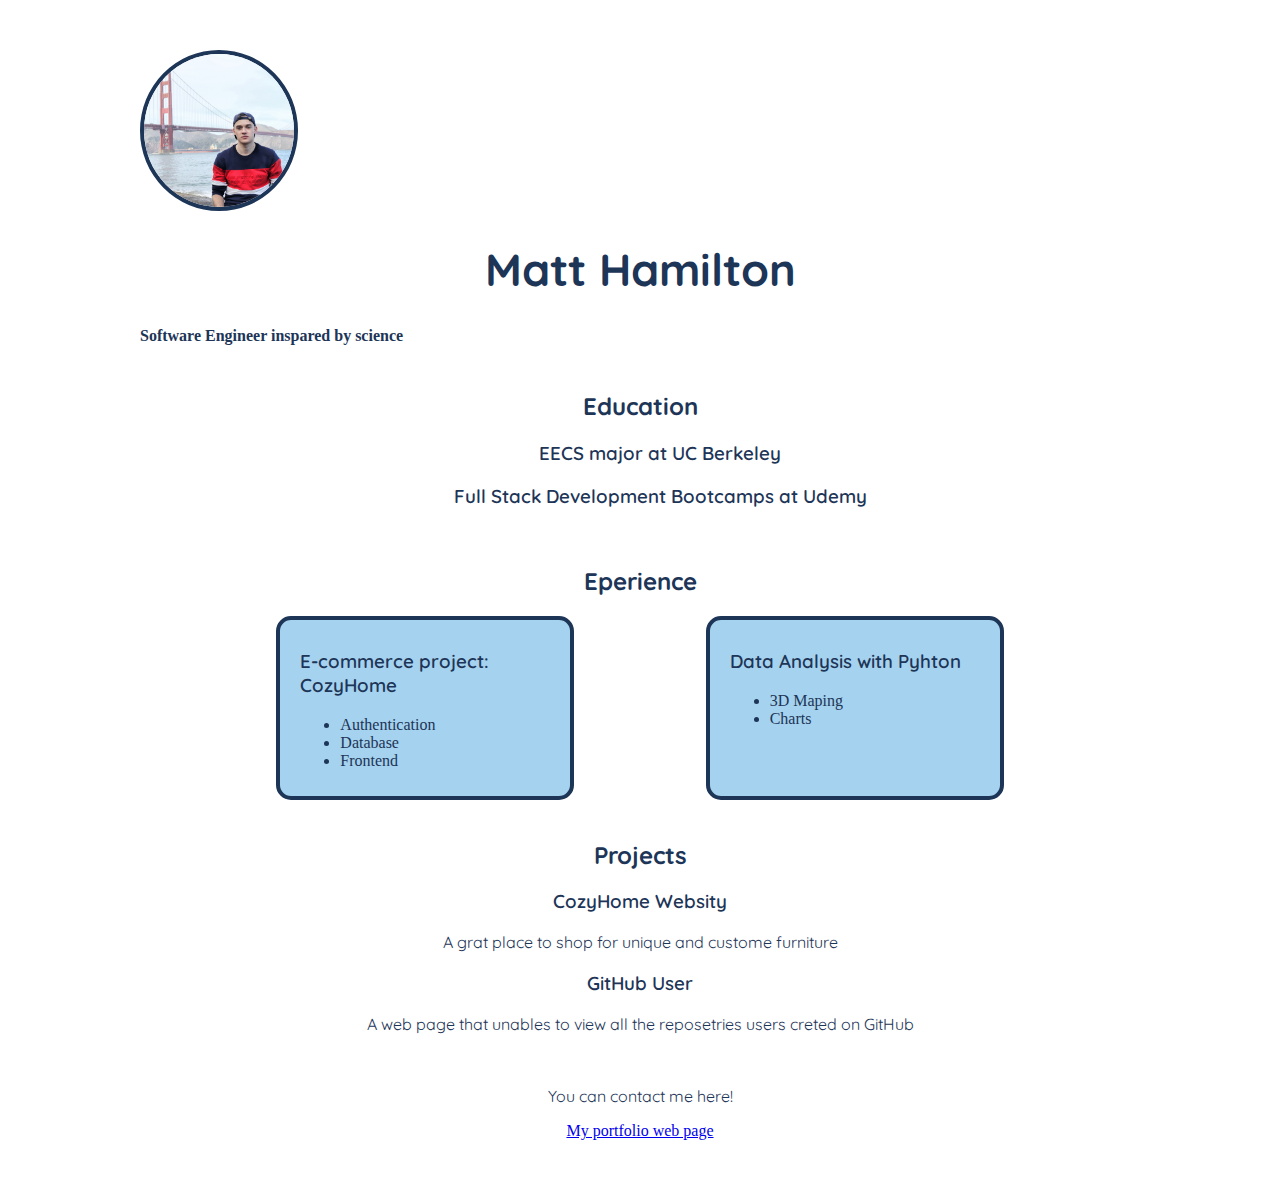
==== UCBerkeley/cs198/hw02/index.html @ 2609678e "project html completed and css partialy" ====
<html lang="en">
<head>
    <meta charset="UTF-8">
    <meta http-equiv="X-UA-Compatible" content="IE=edge">
    <meta name="viewport" content="width=device-width, initial-scale=1.0">
    <link rel="stylesheet" href="styles.css">
    <link rel="preconnect" href="https://fonts.googleapis.com">
<link rel="preconnect" href="https://fonts.gstatic.com" crossorigin>
<link href="https://fonts.googleapis.com/css2?family=Quicksand:wght@300;400;700&display=swap" rel="stylesheet">
    <!-- (Part 2: CSS, Question 0) Font import here. If you don't know what this is yet, don't worry, we cover this in the Part 2 of the homework.-->
    <title>Your Name Here</title>
</head>
<body>
    <div id=container>
        <!-- Question 0. Add an image here (a picture of you!) Make sure it's a square. -->
        <img src="./assets/face-pic.0cdf1cf3.jpg" />
        <h1>Matt Hamilton</h1>
        <h4>Software Engineer inspared by science</h4>
        <!-- Question 1. Add headings to each of these sections! Make this heading smaller than your name.-->
        <section id="education">
            <h2>Education</h2>
            <ul>
                <h3>EECS major at UC Berkeley</h3>
                <h3>Full Stack Development Bootcamps at Udemy</h3>
            </ul>
            <!-- Question 2. Fill this in with details about your degree, major(s), and coursework. Use at least 1 header tag (h3, b, or em). -->
        </section>
        <section id="experience">
            
            <h2>Eperience</h2>
            <!-- Question 3a. Create 2 to 3 divs with the same class (experience-list-item), and fill them in with your work experiences. -->
            <div class="experience-wrapper">
            <div class="experience-list-item">
                <h3>E-commerce project: CozyHome</h3>
                <ul>
                    <li>Authentication</li>
                    <li>Database</li>
                    <li>Frontend</li>
                    <!-- Question 3b. Fill this in with some bulletpoints on things you did. -->
                </ul>
            </div>
            <div class="experience-list-item">
                <h3>Data Analysis with Pyhton</h3>
                <ul>
                    <li>3D Maping</li>
                    <li>Charts</li>
    
                    <!-- Question 3b. Fill this in with some bulletpoints on things you did. -->
                </ul>
            </div>
        </div>
            <!-- Question 3c. Create a div that contains all the experience-list-item divs named "experience-wrapper"! You'll need this later. -->
        </section>
        <section id="projects">
            <h2>Projects</h2>
            <!-- Question 4a. Create a few project-list-items divs. Fill these in with your favorite projects! -->
            <div class="project-wrapper">
            <div class="project-list-item">
                <h3>CozyHome Websity</h3>
                <p>A grat place to shop for unique and custome furniture</p>
            </div>
            <div class="project-list-item">
                <h3>GitHub User</h3>
                <p>A web page that unables to view all the reposetries users creted on GitHub</p>
            </div>
        </div>
            <!-- Question 4b. Create a div that contains all the projects-list-item divs named "project-wrapper". You'll need this later! -->
        </section>
        <section id="contact">
            <!-- Question 5. Add a link to your favorite social media account to the text "here". -->
            <p>You can contact me here!</p>
            <a href="portfolio-mh.com">My portfolio web page</a>
        </section>
    </div>
</body>
</html>
---- UCBerkeley/cs198/hw02/styles.css ----
/* General Set-up (Fonts, margins, background colors) */

/* Question 0. Import a font and make all text in the body using that font. Check the homework instructions for more information!*/

body {
    margin: 50px auto;
    max-width: 1000px;
    color: #1d3557;
    /* YOUR CODE HERE */
}

img {
    border-radius: 100%;
    width: 150px;
    border: 4px solid #1d3557;
    transition: ease-in-out 0.3s;
}

h1 {
    font-size: 45px;
    transition: ease-in-out 0.5s;
    text-align: center;
    font-family: 'Quicksand';
    font-weight: 900;
}

h2{
    font-family: 'Quicksand'; 
    font-weight: 700;
}
h3{
    font-family: 'Quicksand'; 
    font-weight: 600;
}
p{
    font-family: 'Quicksand'; 
    font-weight: 400;
}

/* Question 1. Add a hover effect for your h1 tag and img tag! You can change the background-color, color, opacity, or anything you want.*/
h1:hover {
    color: aquamarine;
    /* YOUR CODE HERE */
}

img:hover {
    transform: scale(1.2);
    /* YOUR CODE HERE */
}



/* Question 2. Add margin, padding, and borders to section tags! */
section {
    text-align: center;
    padding: 5px;
    margin:10px 5px;
    /* YOUR CODE HERE */
}



/* Question 3. Add different background colors for all the different sections, by selecting them via ids. */

/* YOUR CODE HERE */



/* Experience Section */

/* Question 4a. This is a little tougher! Use CSS Flexbox to display your experiences as shown in the diagram.
 Hint: If you're stuck with finding values that work, check the homework instructions document for some help!*/

.experience-wrapper {
    gap:5px;
    display: flex;
    flex-wrap: wrap;
    justify-content: space-evenly;
}

.experience-list-item {
    /* Tip: Feel free to change anything here (e.g. border, background-color, etc.). 
    Changing the padding and width might throws thiings off, but experiment with it and see what looks good. */
    border: 4px solid #1d3557;
    text-align: left;
    width: 250px;
    padding: 10px 20px;
    background-color: #a5d2ee;
    border-radius: 15px;

    /* Tip: Add the transition attribute to make effects look smoother! 
    This means the hover effect will slowly kick in for 0.2s. */
    transition: ease-in-out 0.2s;
}



/* Question 4b. Let's take a break! Add a hover effect to each experience-list-item div. 
Experiment with border, border-radius, background-color, or whatever you want!*/

.experience-list-item:hover {
    /* YOUR CODE HERE */
}




/* Projects Section */

/* Question 5. Use CSS Flexbox or Grid and hover effects for the Projects Section, 
but use different hover effects from the Experiences section! */




/* Contact Section */

/* Question 6. Make your link pretty! */
a {
    /* YOUR CODE HERE */
}

a:hover {
    /* YOUR CODE HERE */
}


/* Question 7. Let's make this a little more mobile-friendly! Use a media query/breakpoint to make
project-list-item and experience-list-item divs have a width of 100% for smaller devices.*/

/* Small devices (portrait tablets and large phones, 600px screen and up) */
@media only screen and (max-width: 600px) {
    /* YOUR CODE HERE */
}
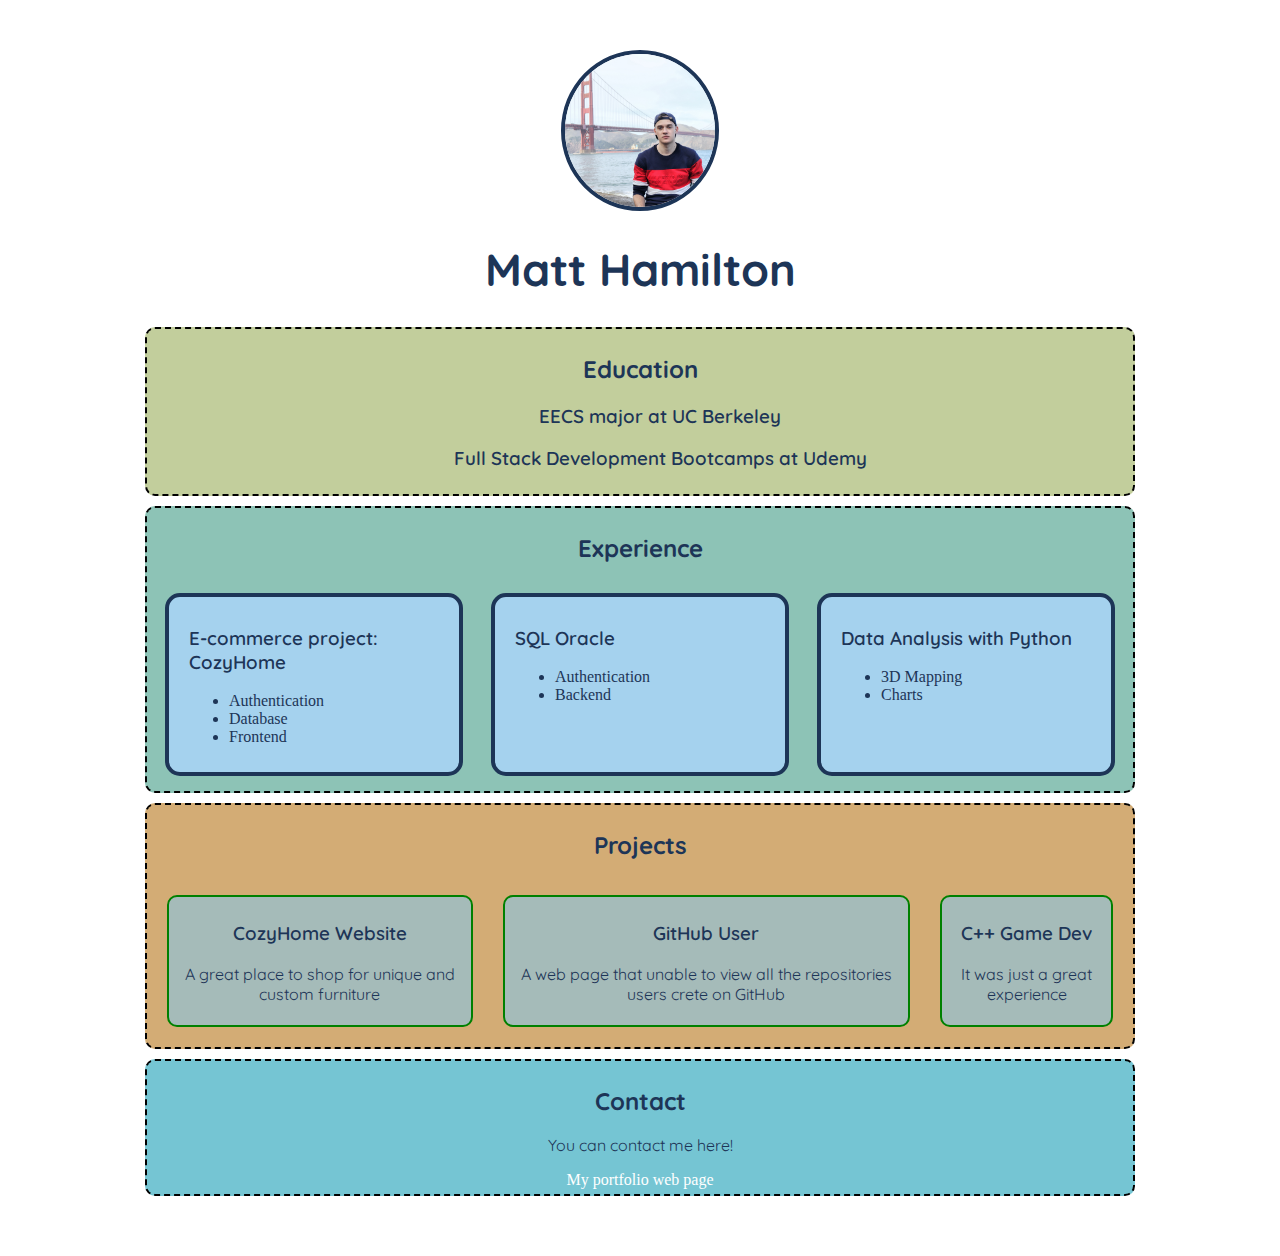
==== commit dd8baa41: "Add files via upload" ====
--- a/UCBerkeley/cs198/hw02/index.html
+++ b/UCBerkeley/cs198/hw02/index.html
@@ -8,14 +8,15 @@
 <link rel="preconnect" href="https://fonts.gstatic.com" crossorigin>
 <link href="https://fonts.googleapis.com/css2?family=Quicksand:wght@300;400;700&display=swap" rel="stylesheet">
     <!-- (Part 2: CSS, Question 0) Font import here. If you don't know what this is yet, don't worry, we cover this in the Part 2 of the homework.-->
-    <title>Your Name Here</title>
+    <title>Matt</title>
 </head>
 <body>
     <div id=container>
         <!-- Question 0. Add an image here (a picture of you!) Make sure it's a square. -->
-        <img src="./assets/face-pic.0cdf1cf3.jpg" />
+        <div class="self-image">
+            <img src="./assets/face-pic.0cdf1cf3.jpg" />
+        </div>
         <h1>Matt Hamilton</h1>
-        <h4>Software Engineer inspared by science</h4>
         <!-- Question 1. Add headings to each of these sections! Make this heading smaller than your name.-->
         <section id="education">
             <h2>Education</h2>
@@ -27,7 +28,7 @@
         </section>
         <section id="experience">
             
-            <h2>Eperience</h2>
+            <h2>Experience</h2>
             <!-- Question 3a. Create 2 to 3 divs with the same class (experience-list-item), and fill them in with your work experiences. -->
             <div class="experience-wrapper">
             <div class="experience-list-item">
@@ -40,9 +41,17 @@
                 </ul>
             </div>
             <div class="experience-list-item">
-                <h3>Data Analysis with Pyhton</h3>
+                <h3>SQL Oracle</h3>
                 <ul>
-                    <li>3D Maping</li>
+                    <li>Authentication</li>
+                    <li>Backend</li>
+                    <!-- Question 3b. Fill this in with some bulletpoints on things you did. -->
+                </ul>
+            </div>
+            <div class="experience-list-item">
+                <h3>Data Analysis with Python</h3>
+                <ul>
+                    <li>3D Mapping</li>
                     <li>Charts</li>
     
                     <!-- Question 3b. Fill this in with some bulletpoints on things you did. -->
@@ -54,20 +63,25 @@
         <section id="projects">
             <h2>Projects</h2>
             <!-- Question 4a. Create a few project-list-items divs. Fill these in with your favorite projects! -->
-            <div class="project-wrapper">
+        <div class="project-wrapper">
             <div class="project-list-item">
-                <h3>CozyHome Websity</h3>
-                <p>A grat place to shop for unique and custome furniture</p>
+                <h3>CozyHome Website</h3>
+                <p>A great place to shop for unique and custom furniture</p>
             </div>
             <div class="project-list-item">
                 <h3>GitHub User</h3>
-                <p>A web page that unables to view all the reposetries users creted on GitHub</p>
+                <p>A web page that unable to view all the repositories users crete on GitHub</p>
+            </div>
+            <div class="project-list-item">
+                <h3>C++ Game Dev</h3>
+                <p>It was just a great experience</p>
             </div>
         </div>
             <!-- Question 4b. Create a div that contains all the projects-list-item divs named "project-wrapper". You'll need this later! -->
         </section>
         <section id="contact">
             <!-- Question 5. Add a link to your favorite social media account to the text "here". -->
+            <h2>Contact</h2>
             <p>You can contact me here!</p>
             <a href="portfolio-mh.com">My portfolio web page</a>
         </section>
--- a/UCBerkeley/cs198/hw02/styles.css
+++ b/UCBerkeley/cs198/hw02/styles.css
@@ -3,6 +3,9 @@
 /* Question 0. Import a font and make all text in the body using that font. Check the homework instructions for more information!*/
 
 body {
+    display: flex;
+    flex-direction: column;
+    align-items: center;
     margin: 50px auto;
     max-width: 1000px;
     color: #1d3557;
@@ -48,13 +51,17 @@
     /* YOUR CODE HERE */
 }
 
-
+.self-image{
+    text-align: center;
+}
 
 /* Question 2. Add margin, padding, and borders to section tags! */
 section {
     text-align: center;
     padding: 5px;
     margin:10px 5px;
+    border: 2px dashed black;
+    border-radius:10px;
     /* YOUR CODE HERE */
 }
 
@@ -63,10 +70,25 @@
 /* Question 3. Add different background colors for all the different sections, by selecting them via ids. */
 
 /* YOUR CODE HERE */
+#education{
+    background-color: #6c88106a;
+}
 
+#experience{
+    background-color: #1f8a6f82;
+    
+}
 
+#projects{
+    background-color: #b06a088e;
+    
+}
 
-/* Experience Section */
+#contact{
+    background-color: #0897b08e;
+    
+}
+
 
 /* Question 4a. This is a little tougher! Use CSS Flexbox to display your experiences as shown in the diagram.
  Hint: If you're stuck with finding values that work, check the homework instructions document for some help!*/
@@ -85,6 +107,7 @@
     text-align: left;
     width: 250px;
     padding: 10px 20px;
+    margin: 10px;
     background-color: #a5d2ee;
     border-radius: 15px;
 
@@ -98,8 +121,11 @@
 /* Question 4b. Let's take a break! Add a hover effect to each experience-list-item div. 
 Experiment with border, border-radius, background-color, or whatever you want!*/
 
+
 .experience-list-item:hover {
-    /* YOUR CODE HERE */
+    border: 4px solid #1d3557;
+    transform: scale(1.1);
+    background-color: #bbbdbd;
 }
 
 
@@ -109,19 +135,34 @@
 
 /* Question 5. Use CSS Flexbox or Grid and hover effects for the Projects Section, 
 but use different hover effects from the Experiences section! */
+.project-wrapper{
+display: flex;
+flex-direction: row;
+}
 
-
-
+.project-list-item{
+    margin: 15px;
+    padding: 5px;
+    background-color: rgb(165, 187, 185);
+    border-radius:10px;
+    border: 2px green solid;
+}
+  
+.project-list-item:hover{
+    border: #75970e dashed;
+}
 
 /* Contact Section */
 
 /* Question 6. Make your link pretty! */
 a {
-    /* YOUR CODE HERE */
+    text-decoration: none;
+    color: white;
+    font-family:Cambria, Cochin, Georgia, Times, 'Times New Roman', serif;
 }
 
 a:hover {
-    /* YOUR CODE HERE */
+   color: #000;
 }
 
 
@@ -130,5 +171,15 @@
 
 /* Small devices (portrait tablets and large phones, 600px screen and up) */
 @media only screen and (max-width: 600px) {
-    /* YOUR CODE HERE */
+    .project-wrapper {
+       flex-direction: column;
+      
+    }
+
+    .experience-list-item {
+        width: 80%;
+    }
+    .project-list-item {
+        margin: 5px;
+    }
 }